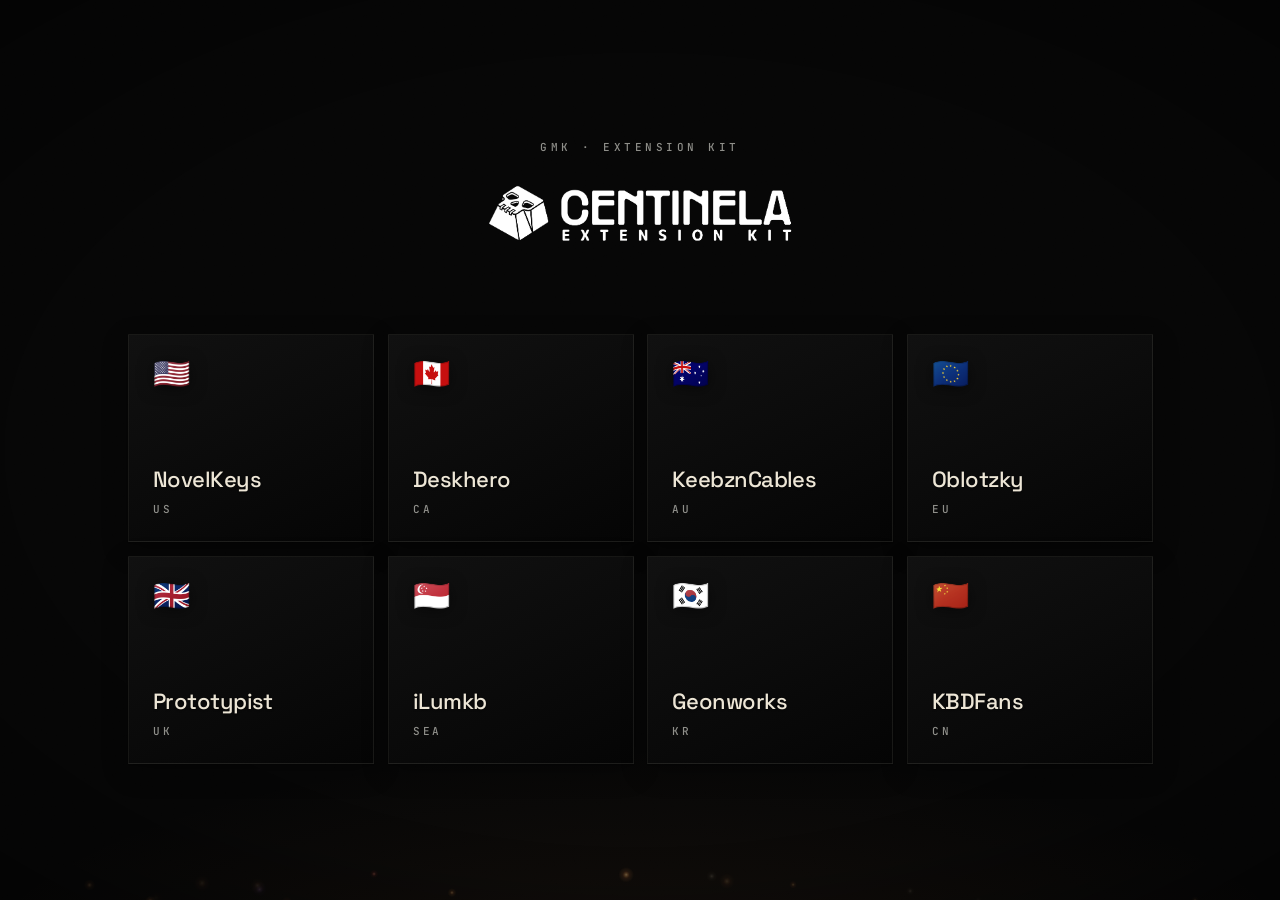
==== centinela/index.html @ 8bffad03 "Add Centinela logo asset" ====
<!DOCTYPE html>
<html lang="en">
<head>
  <meta charset="UTF-8" />
  <meta name="viewport" content="width=device-width, initial-scale=1.0" />
  <title>GMK Centinela — Vendors</title>
  <meta name="description" content="Regional vendors for GMK Centinela, an extension kit from GMK Mictlán." />
  <meta name="theme-color" content="#060606" />
  <meta property="og:title" content="GMK Centinela — Vendors" />
  <meta property="og:description" content="Regional vendors for GMK Centinela, an extension kit from GMK Mictlán." />
  <meta property="og:type" content="website" />
  <link rel="icon" href="/favicon.ico" />

  <link rel="preconnect" href="https://fonts.googleapis.com" />
  <link rel="preconnect" href="https://fonts.gstatic.com" crossorigin />
  <link
    rel="stylesheet"
    href="https://fonts.googleapis.com/css2?family=JetBrains+Mono:wght@500&family=Space+Grotesk:wght@500;600&display=swap"
  />

  <style>
    :root {
      --fg-rgb:       237 230 214;
      --accent-rgb:   196 122 63;

      --bg:           #060606;
      --bg-card-top:  #111111;
      --bg-card-bot:  #050505;
      --fg:           rgb(var(--fg-rgb));
      --muted:        #8f8f8a;                           /* neutral muted for dark mode */
      --line:         rgb(var(--fg-rgb) / 0.07);
      --line-strong:  rgb(var(--fg-rgb) / 0.14);
      --accent:       rgb(var(--accent-rgb));

      --font-sans: "Space Grotesk", ui-sans-serif, -apple-system, BlinkMacSystemFont, "Segoe UI", system-ui, sans-serif;
      --font-mono: "JetBrains Mono", ui-monospace, SFMono-Regular, "SF Mono", Menlo, Consolas, "Liberation Mono", monospace;

      --ease:     cubic-bezier(0.2, 0.7, 0.2, 1);
      --ease-out: cubic-bezier(0.19, 1, 0.22, 1);
    }

    * { box-sizing: border-box; }

    html, body {
      margin: 0;
      padding: 0;
      background: #060606;
      color: var(--fg);
      font-family: var(--font-sans);
      font-size: 1rem;
      font-weight: 500;
      line-height: 1.3;
      letter-spacing: -0.01em;
      -webkit-font-smoothing: antialiased;
      -moz-osx-font-smoothing: grayscale;
      text-rendering: optimizeLegibility;
      font-kerning: normal;
      font-feature-settings: "kern", "liga", "calt";
    }

    body {
      min-height: 100dvh;
      display: grid;
      place-items: center;
      padding: 5rem 1.5rem;
      position: relative;
      overflow-x: hidden;

      /* Subtle ambient depth — true dark base, particles carry the color */
      background:
        radial-gradient(ellipse 90% 45% at 50% 110%, rgb(var(--accent-rgb) / 0.07), transparent 60%),
        #060606;
    }

    /* Ember particle canvas — GPU-composited background layer */
    #embers {
      position: fixed;
      inset: 0;
      z-index: 0;
      pointer-events: none;
    }

    /* Cursor-tracked ambient glow — follows mouse across viewport */
    .ambient {
      position: fixed;
      inset: 0;
      z-index: 0;
      pointer-events: none;
      opacity: 0;
      transition: opacity 800ms var(--ease);
      background: radial-gradient(
        circle 520px at var(--cx, 50%) var(--cy, 50%),
        rgb(var(--accent-rgb) / 0.09),
        transparent 60%
      );
    }

    body.has-cursor .ambient { opacity: 1; }

    /* Film grain — material quality */
    body::before {
      content: "";
      position: fixed;
      inset: 0;
      pointer-events: none;
      background-image: url("data:image/svg+xml;utf8,<svg xmlns='http://www.w3.org/2000/svg' width='240' height='240'><filter id='n'><feTurbulence type='fractalNoise' baseFrequency='0.9' numOctaves='2' stitchTiles='stitch'/><feColorMatrix values='0 0 0 0 0.93  0 0 0 0 0.9  0 0 0 0 0.84  0 0 0 0.06 0'/></filter><rect width='100%' height='100%' filter='url(%23n)'/></svg>");
      opacity: 0.5;
      mix-blend-mode: overlay;
      z-index: 1;
    }

    /* Edge vignette — cinematic */
    body::after {
      content: "";
      position: fixed;
      inset: 0;
      pointer-events: none;
      background: radial-gradient(ellipse 90% 80% at 50% 50%, transparent 55%, rgba(0,0,0,0.55) 100%);
      z-index: 1;
    }

    main {
      width: 100%;
      max-width: 64rem;
      position: relative;
      z-index: 2;
    }

    /* ——— Choreographed entrance ——— */
    @keyframes fadeUp {
      from { opacity: 0; transform: translateY(8px); }
      to   { opacity: 1; transform: translateY(0); }
    }

    @keyframes logoAppear {
      0% {
        opacity: 0;
        filter: blur(28px) brightness(0.4);
        transform: scale(0.94) translateY(12px);
      }
      100% {
        opacity: 1;
        filter: blur(0) brightness(1);
        transform: scale(1) translateY(0);
      }
    }

    @keyframes cardIn {
      from {
        opacity: 0;
        transform: perspective(800px) rotateX(12deg) translateY(24px);
      }
      to {
        opacity: 1;
        transform: perspective(800px) rotateX(0) translateY(0);
      }
    }

    /* ——— Header ——— */
    header {
      text-align: center;
      margin-bottom: 5.5rem;
    }

    .eyebrow {
      display: inline-block;
      font-family: var(--font-mono);
      font-size: 0.6875rem;
      font-weight: 500;
      letter-spacing: 0.32em;
      text-transform: uppercase;
      color: var(--muted);
      margin-bottom: 2rem;
      line-height: 1;
      animation: fadeUp 800ms var(--ease-out) 100ms both;
    }

    h1 {
      margin: 0;
      line-height: 0;
    }

    .logo {
      display: inline-block;
      width: 100%;
      max-width: clamp(11rem, 32vw, 19rem);
      height: auto;
      user-select: none;
      -webkit-user-drag: none;
      animation: logoAppear 1200ms var(--ease-out) 350ms both;
      will-change: filter, opacity, transform;
    }

    /* ——— Grid of sentinels ——— */
    .grid {
      list-style: none;
      margin: 0;
      padding: 0;
      display: grid;
      grid-template-columns: repeat(4, 1fr);
      gap: 0.875rem;
    }

    .grid > li {
      opacity: 0;
      animation: cardIn 900ms var(--ease-out) both;
      animation-delay: calc(1000ms + var(--i, 0) * 80ms);
    }

    /* Each card is its own 3D scene — tilt uses --rx / --ry set by JS */
    .card {
      position: relative;
      display: block;
      padding: 1.5rem;
      min-height: 13rem;
      background: linear-gradient(155deg, var(--bg-card-top) 0%, var(--bg-card-bot) 100%);
      border: 1px solid var(--line);
      color: var(--fg);
      text-decoration: none;
      overflow: hidden;
      isolation: isolate;
      transform: perspective(900px) rotateX(var(--rx, 0deg)) rotateY(var(--ry, 0deg));
      transform-style: preserve-3d;
      transform-origin: center center;
      transition:
        border-color 400ms var(--ease),
        box-shadow 450ms var(--ease);
      box-shadow:
        0 1px 2px rgba(0, 0, 0, 0.35),
        0 8px 24px rgba(0, 0, 0, 0.28);
      will-change: transform;
    }

    /* Cursor-tracked shine inside card */
    .card::before {
      content: "";
      position: absolute;
      inset: 0;
      pointer-events: none;
      background: radial-gradient(
        circle 240px at var(--mx, 50%) var(--my, 50%),
        rgb(var(--fg-rgb) / 0.07),
        transparent 55%
      );
      opacity: 0;
      transition: opacity 500ms var(--ease);
      z-index: 1;
    }

    /* Ember glow at card base — intensifies on hover */
    .card::after {
      content: "";
      position: absolute;
      inset: 0;
      pointer-events: none;
      background: radial-gradient(
        ellipse 90% 60% at 50% 130%,
        rgb(var(--accent-rgb) / 0.28),
        transparent 55%
      );
      opacity: 0;
      transition: opacity 500ms var(--ease);
      z-index: 0;
    }

    .card:hover,
    .card:focus-visible {
      border-color: rgb(var(--accent-rgb) / 0.35);
      box-shadow:
        0 2px 6px rgba(0, 0, 0, 0.45),
        0 20px 56px rgb(var(--accent-rgb) / 0.18),
        0 0 0 1px rgb(var(--accent-rgb) / 0.08);
    }

    .card:hover::before,
    .card:focus-visible::before { opacity: 1; }
    .card:hover::after,
    .card:focus-visible::after  { opacity: 1; }

    .card:focus-visible {
      outline: 2px solid var(--accent);
      outline-offset: -2px;
    }

    /* ——— Preserve-3d depth layers inside each card ——— */
    .flag {
      position: relative;
      z-index: 2;
      display: inline-block;
      font-size: 1.875rem;
      line-height: 1;
      filter: saturate(0.72) drop-shadow(0 2px 8px rgba(0, 0, 0, 0.5));
      transform: translateZ(40px);
      transition: filter 400ms var(--ease), transform 600ms var(--ease);
      font-family:
        "Apple Color Emoji",
        "Segoe UI Emoji",
        "Noto Color Emoji",
        "Twemoji Mozilla",
        sans-serif;
    }

    .card:hover .flag,
    .card:focus-visible .flag {
      filter: saturate(1) drop-shadow(0 4px 14px rgba(0, 0, 0, 0.6));
    }

    .content {
      position: absolute;
      left: 1.5rem;
      right: 1.5rem;
      bottom: 1.5rem;
      display: flex;
      flex-direction: column;
      gap: 0.625rem;
      transform: translateZ(20px);
      z-index: 2;
    }

    .name {
      font-family: var(--font-sans);
      font-size: 1.375rem;
      font-weight: 500;
      letter-spacing: -0.025em;
      line-height: 1.1;
      color: var(--fg);
      text-shadow: 0 1px 2px rgba(0, 0, 0, 0.4);
    }

    .meta {
      display: flex;
      justify-content: space-between;
      align-items: center;
      height: 1rem;
    }

    .code {
      font-family: var(--font-mono);
      font-size: 0.6875rem;
      font-weight: 500;
      letter-spacing: 0.24em;
      text-transform: uppercase;
      color: var(--muted);
      line-height: 1;
    }

    .arrow {
      font-family: var(--font-mono);
      font-size: 0.875rem;
      color: var(--accent);
      line-height: 1;
      opacity: 0;
      transform: translate(-5px, 5px);
      transition:
        opacity 350ms var(--ease),
        transform 400ms var(--ease);
    }

    .card:hover .arrow,
    .card:focus-visible .arrow {
      opacity: 1;
      transform: translate(0, 0);
    }

    /* ——— Responsive ——— */
    @media (max-width: 860px) {
      .grid { grid-template-columns: repeat(2, 1fr); gap: 0.75rem; }
    }

    @media (max-width: 520px) {
      body { padding: 3rem 1.125rem; }
      header { margin-bottom: 3.5rem; }
      .card { min-height: 11rem; padding: 1.25rem; }
      .content { left: 1.25rem; right: 1.25rem; bottom: 1.25rem; }
      .name { font-size: 1.2rem; }
      .flag { font-size: 1.625rem; }
    }

    @media (prefers-reduced-motion: reduce) {
      *, *::before, *::after {
        animation-duration: 0.001ms !important;
        animation-delay: 0ms !important;
        transition-duration: 0.001ms !important;
      }
      .card { transform: none !important; }
      #embers, .ambient { display: none !important; }
      .grid > li { opacity: 1; }
    }
  </style>
</head>
<body>
  <canvas id="embers" aria-hidden="true"></canvas>
  <div class="ambient" aria-hidden="true"></div>

  <main>
    <header>
      <span class="eyebrow">GMK · Extension Kit</span>
      <h1>
        <img
          class="logo"
          src="./centinela-logo.png"
          alt="Centinela"
          decoding="async"
          fetchpriority="high"
        />
      </h1>
    </header>

    <ul class="grid" aria-label="Regional vendors">
      <li style="--i:0">
        <a class="card" href="https://novelkeys.com/collections/top-dogs/products/gmk-centinela-extension-kit" target="_blank" rel="noopener noreferrer">
          <span class="flag" aria-hidden="true">🇺🇸</span>
          <div class="content">
            <span class="name">NovelKeys</span>
            <div class="meta"><span class="code">US</span><span class="arrow" aria-hidden="true">↗</span></div>
          </div>
        </a>
      </li>
      <li style="--i:1">
        <a class="card" href="https://www.deskhero.ca/products/centinela-extension-kit" target="_blank" rel="noopener noreferrer">
          <span class="flag" aria-hidden="true">🇨🇦</span>
          <div class="content">
            <span class="name">Deskhero</span>
            <div class="meta"><span class="code">CA</span><span class="arrow" aria-hidden="true">↗</span></div>
          </div>
        </a>
      </li>
      <li style="--i:2">
        <a class="card" href="https://www.keebzncables.com/collections/live-group-buys/products/group-buy-gmk-cyl-centinela-extension-kit" target="_blank" rel="noopener noreferrer">
          <span class="flag" aria-hidden="true">🇦🇺</span>
          <div class="content">
            <span class="name">KeebznCables</span>
            <div class="meta"><span class="code">AU</span><span class="arrow" aria-hidden="true">↗</span></div>
          </div>
        </a>
      </li>
      <li style="--i:3">
        <a class="card" href="https://oblotzky.industries/products/gmk-cyl-centinela-extension-kit" target="_blank" rel="noopener noreferrer">
          <span class="flag" aria-hidden="true">🇪🇺</span>
          <div class="content">
            <span class="name">Oblotzky</span>
            <div class="meta"><span class="code">EU</span><span class="arrow" aria-hidden="true">↗</span></div>
          </div>
        </a>
      </li>
      <li style="--i:4">
        <a class="card" href="https://prototypist.net/products/group-buy-gmk-centinela-extension-kit" target="_blank" rel="noopener noreferrer">
          <span class="flag" aria-hidden="true">🇬🇧</span>
          <div class="content">
            <span class="name">Prototypist</span>
            <div class="meta"><span class="code">UK</span><span class="arrow" aria-hidden="true">↗</span></div>
          </div>
        </a>
      </li>
      <li style="--i:5">
        <a class="card" href="https://ilumkb.com/products/centinela-extension-kit" target="_blank" rel="noopener noreferrer">
          <span class="flag" aria-hidden="true">🇸🇬</span>
          <div class="content">
            <span class="name">iLumkb</span>
            <div class="meta"><span class="code">SEA</span><span class="arrow" aria-hidden="true">↗</span></div>
          </div>
        </a>
      </li>
      <li style="--i:6">
        <a class="card" href="https://geon.works/collections/gmk-centinela-extension-kit" target="_blank" rel="noopener noreferrer">
          <span class="flag" aria-hidden="true">🇰🇷</span>
          <div class="content">
            <span class="name">Geonworks</span>
            <div class="meta"><span class="code">KR</span><span class="arrow" aria-hidden="true">↗</span></div>
          </div>
        </a>
      </li>
      <li style="--i:7">
        <a class="card" href="https://kbdfans.com/products/centinela-extension-kit" target="_blank" rel="noopener noreferrer">
          <span class="flag" aria-hidden="true">🇨🇳</span>
          <div class="content">
            <span class="name">KBDFans</span>
            <div class="meta"><span class="code">CN</span><span class="arrow" aria-hidden="true">↗</span></div>
          </div>
        </a>
      </li>
    </ul>
  </main>

  <script>
    (function () {
      var reduced = window.matchMedia('(prefers-reduced-motion: reduce)').matches;
      if (reduced) return;

      /* ———————————————————————————————————————
         EMBER PARTICLE SYSTEM
         GPU-composited canvas, additive blending,
         sprite-cached for per-frame performance.
         ——————————————————————————————————————— */
      var canvas = document.getElementById('embers');
      var ctx = canvas.getContext('2d');
      var dpr = Math.min(window.devicePixelRatio || 1, 2);
      var W = 0, H = 0;

      function resize() {
        W = window.innerWidth;
        H = window.innerHeight;
        canvas.width  = W * dpr;
        canvas.height = H * dpr;
        canvas.style.width  = W + 'px';
        canvas.style.height = H + 'px';
        ctx.setTransform(dpr, 0, 0, dpr, 0, 0);
      }
      resize();
      window.addEventListener('resize', resize);

      // Pre-rendered sprite factory — four ceremonial hues
      var S = 48;
      function makeSprite(stops) {
        var c = document.createElement('canvas');
        c.width = c.height = S;
        var x = c.getContext('2d');
        var g = x.createRadialGradient(S/2, S/2, 0, S/2, S/2, S/2);
        for (var i = 0; i < stops.length; i++) g.addColorStop(stops[i][0], stops[i][1]);
        x.fillStyle = g;
        x.beginPath();
        x.arc(S/2, S/2, S/2, 0, Math.PI * 2);
        x.fill();
        return c;
      }

      // Weighted palette: amber dominates, bone + violet + crimson accent
      var palette = [
        { weight: 45, sprite: makeSprite([
            [0.00, 'rgba(255, 220, 160, 0.95)'],
            [0.18, 'rgba(240, 165,  90, 0.70)'],
            [0.45, 'rgba(196, 110,  50, 0.30)'],
            [1.00, 'rgba(196, 122,  63, 0)']
          ]) },
        { weight: 22, sprite: makeSprite([
            [0.00, 'rgba(255, 245, 220, 0.90)'],
            [0.20, 'rgba(230, 215, 175, 0.55)'],
            [0.50, 'rgba(190, 175, 140, 0.20)'],
            [1.00, 'rgba(190, 175, 140, 0)']
          ]) },
        { weight: 18, sprite: makeSprite([
            [0.00, 'rgba(230, 195, 255, 0.92)'],
            [0.20, 'rgba(175, 120, 230, 0.60)'],
            [0.50, 'rgba(110,  65, 170, 0.22)'],
            [1.00, 'rgba(110,  65, 170, 0)']
          ]) },
        { weight: 15, sprite: makeSprite([
            [0.00, 'rgba(255, 185, 150, 0.92)'],
            [0.20, 'rgba(235, 105,  85, 0.58)'],
            [0.50, 'rgba(155,  45,  45, 0.26)'],
            [1.00, 'rgba(155,  45,  45, 0)']
          ]) }
      ];

      var paletteTotal = palette.reduce(function (a, p) { return a + p.weight; }, 0);
      function pickSprite() {
        var r = Math.random() * paletteTotal;
        for (var i = 0; i < palette.length; i++) {
          r -= palette[i].weight;
          if (r <= 0) return palette[i].sprite;
        }
        return palette[0].sprite;
      }

      var MAX = 55;
      var particles = [];

      function spawn() {
        particles.push({
          x: Math.random() * W,
          y: H + Math.random() * 40,
          vx: (Math.random() - 0.5) * 0.35,
          vy: -(Math.random() * 0.75 + 0.25),
          size: Math.random() * 3 + 1.4,
          life: Math.random() * 380 + 260,
          age: 0,
          drift: Math.random() * Math.PI * 2,
          sprite: pickSprite(),
        });
      }

      var last = performance.now();
      var rafId = null;
      var running = true;

      function tick(now) {
        var dt = Math.min(33, now - last);
        last = now;
        ctx.clearRect(0, 0, W, H);

        while (particles.length < MAX && Math.random() < 0.55) spawn();

        ctx.globalCompositeOperation = 'lighter';
        for (var i = particles.length - 1; i >= 0; i--) {
          var p = particles[i];
          p.age += dt * 0.06;
          p.drift += 0.012;
          p.x += p.vx + Math.sin(p.drift) * 0.25;
          p.y += p.vy;
          p.vy -= 0.0015;

          var t = p.age / p.life;
          if (t >= 1 || p.y < -40) { particles.splice(i, 1); continue; }

          var alpha = Math.sin(t * Math.PI) * 0.72;
          var size = p.size * 4;
          ctx.globalAlpha = alpha;
          ctx.drawImage(p.sprite, p.x - size/2, p.y - size/2, size, size);
        }
        ctx.globalAlpha = 1;

        if (running) rafId = requestAnimationFrame(tick);
      }
      rafId = requestAnimationFrame(tick);

      // Pause when tab hidden — saves battery
      document.addEventListener('visibilitychange', function () {
        if (document.hidden) {
          running = false;
          if (rafId) cancelAnimationFrame(rafId);
        } else {
          running = true;
          last = performance.now();
          rafId = requestAnimationFrame(tick);
        }
      });

      /* ———————————————————————————————————————
         GLOBAL CURSOR TRACKING
         Drives the ambient radial glow.
         rAF-throttled to avoid style thrash.
         ——————————————————————————————————————— */
      var bodyEl = document.body;
      var cx = 0.5, cy = 0.5;
      var pendingCursor = false;

      window.addEventListener('pointermove', function (e) {
        cx = e.clientX;
        cy = e.clientY;
        if (!pendingCursor) {
          pendingCursor = true;
          requestAnimationFrame(function () {
            pendingCursor = false;
            bodyEl.style.setProperty('--cx', cx + 'px');
            bodyEl.style.setProperty('--cy', cy + 'px');
            if (!bodyEl.classList.contains('has-cursor')) {
              bodyEl.classList.add('has-cursor');
            }
          });
        }
      }, { passive: true });

      /* ———————————————————————————————————————
         3D CARD TILT + CURSOR SHINE
         rAF-lerped for smoothness. Per-card state
         in WeakMap. CSS properties feed transforms.
         ——————————————————————————————————————— */
      var cards = document.querySelectorAll('.card');
      var state = new WeakMap();

      cards.forEach(function (card) {
        state.set(card, { rx: 0, ry: 0, trx: 0, try_: 0, mx: 50, my: 50, active: false });

        card.addEventListener('pointermove', function (e) {
          var r = card.getBoundingClientRect();
          var px = (e.clientX - r.left) / r.width;
          var py = (e.clientY - r.top) / r.height;
          var s = state.get(card);
          s.try_ = (px - 0.5) * 14;
          s.trx  = (py - 0.5) * -10;
          s.mx   = px * 100;
          s.my   = py * 100;
          s.active = true;
          card.style.setProperty('--mx', s.mx + '%');
          card.style.setProperty('--my', s.my + '%');
        });

        card.addEventListener('pointerleave', function () {
          var s = state.get(card);
          s.trx = 0;
          s.try_ = 0;
          s.active = false;
        });
      });

      function lerpTilt() {
        cards.forEach(function (card) {
          var s = state.get(card);
          s.rx += (s.trx - s.rx) * 0.12;
          s.ry += (s.try_ - s.ry) * 0.12;
          if (Math.abs(s.rx) > 0.01 || Math.abs(s.ry) > 0.01 || s.active) {
            card.style.setProperty('--rx', s.rx.toFixed(2) + 'deg');
            card.style.setProperty('--ry', s.ry.toFixed(2) + 'deg');
          }
        });
        requestAnimationFrame(lerpTilt);
      }
      requestAnimationFrame(lerpTilt);
    })();
  </script>
</body>
</html>
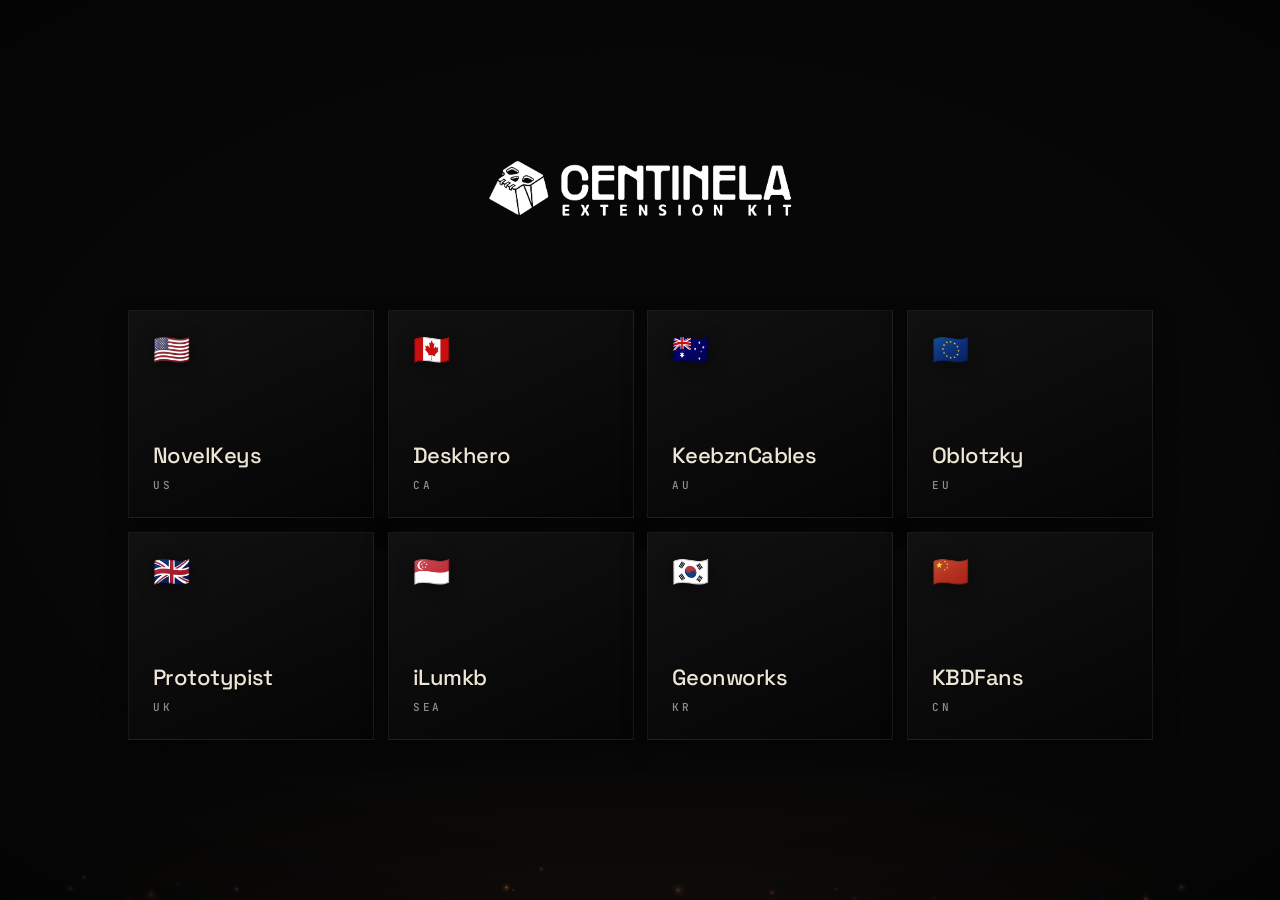
==== commit b8975459: "Remove GMK Extension Kit eyebrow" ====
--- a/centinela/index.html
+++ b/centinela/index.html
@@ -127,11 +127,6 @@
     }
 
     /* ——— Choreographed entrance ——— */
-    @keyframes fadeUp {
-      from { opacity: 0; transform: translateY(8px); }
-      to   { opacity: 1; transform: translateY(0); }
-    }
-
     @keyframes logoAppear {
       0% {
         opacity: 0;
@@ -160,19 +155,6 @@
     header {
       text-align: center;
       margin-bottom: 5.5rem;
-    }
-
-    .eyebrow {
-      display: inline-block;
-      font-family: var(--font-mono);
-      font-size: 0.6875rem;
-      font-weight: 500;
-      letter-spacing: 0.32em;
-      text-transform: uppercase;
-      color: var(--muted);
-      margin-bottom: 2rem;
-      line-height: 1;
-      animation: fadeUp 800ms var(--ease-out) 100ms both;
     }
 
     h1 {
@@ -187,7 +169,7 @@
       height: auto;
       user-select: none;
       -webkit-user-drag: none;
-      animation: logoAppear 1200ms var(--ease-out) 350ms both;
+      animation: logoAppear 1200ms var(--ease-out) 150ms both;
       will-change: filter, opacity, transform;
     }
 
@@ -204,7 +186,7 @@
     .grid > li {
       opacity: 0;
       animation: cardIn 900ms var(--ease-out) both;
-      animation-delay: calc(1000ms + var(--i, 0) * 80ms);
+      animation-delay: calc(800ms + var(--i, 0) * 80ms);
     }
 
     /* Each card is its own 3D scene — tilt uses --rx / --ry set by JS */
@@ -394,7 +376,6 @@
 
   <main>
     <header>
-      <span class="eyebrow">GMK · Extension Kit</span>
       <h1>
         <img
           class="logo"
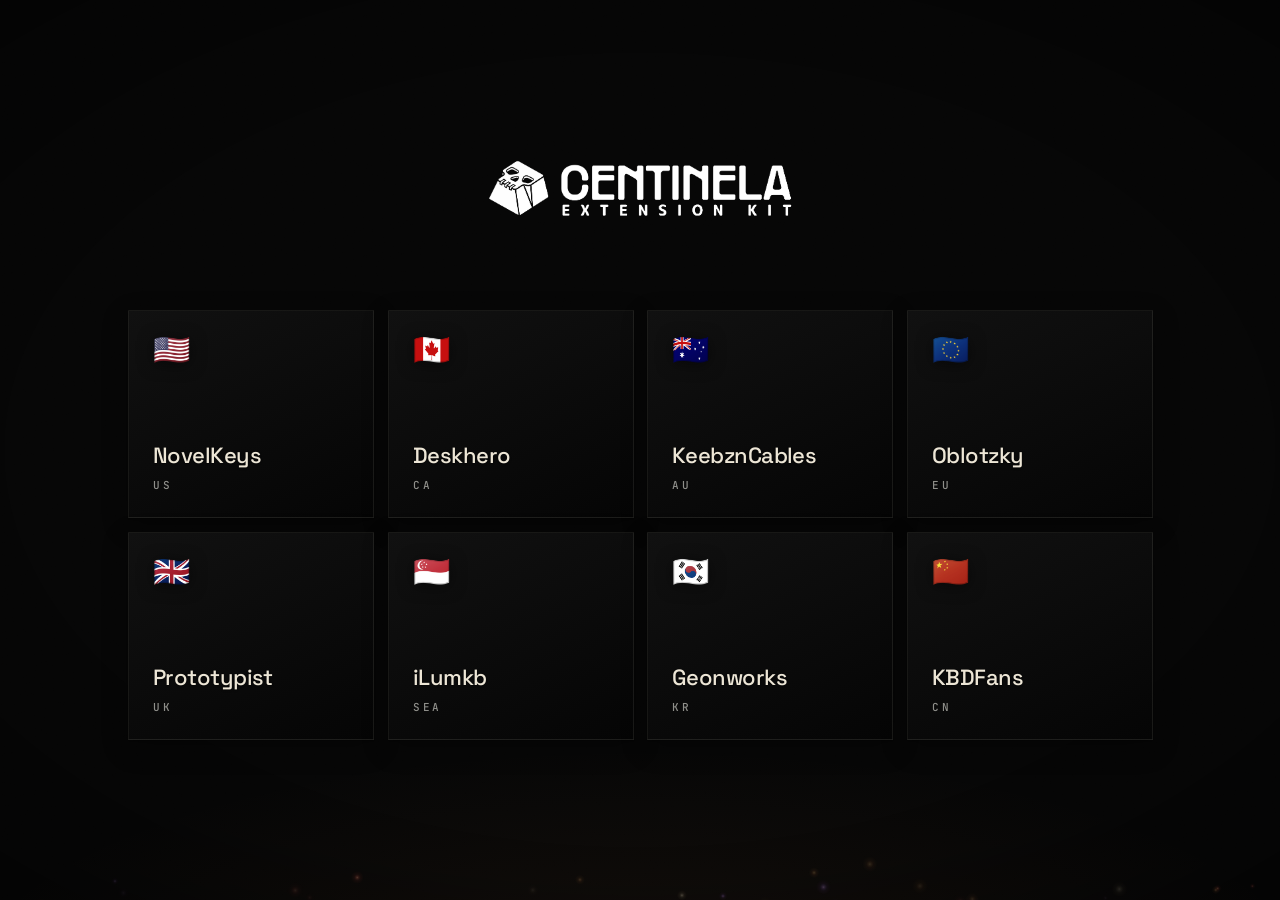
==== commit 11bbbd9c: "Tighten animation timings to follow Emil Kowalski's rules" ====
--- a/centinela/index.html
+++ b/centinela/index.html
@@ -131,7 +131,7 @@
       0% {
         opacity: 0;
         filter: blur(28px) brightness(0.4);
-        transform: scale(0.94) translateY(12px);
+        transform: scale(0.96) translateY(12px);
       }
       100% {
         opacity: 1;
@@ -205,8 +205,8 @@
       transform-style: preserve-3d;
       transform-origin: center center;
       transition:
-        border-color 400ms var(--ease),
-        box-shadow 450ms var(--ease);
+        border-color 280ms var(--ease),
+        box-shadow 300ms var(--ease);
       box-shadow:
         0 1px 2px rgba(0, 0, 0, 0.35),
         0 8px 24px rgba(0, 0, 0, 0.28);
@@ -225,7 +225,7 @@
         transparent 55%
       );
       opacity: 0;
-      transition: opacity 500ms var(--ease);
+      transition: opacity 280ms var(--ease);
       z-index: 1;
     }
 
@@ -241,7 +241,7 @@
         transparent 55%
       );
       opacity: 0;
-      transition: opacity 500ms var(--ease);
+      transition: opacity 280ms var(--ease);
       z-index: 0;
     }
 
@@ -273,7 +273,7 @@
       line-height: 1;
       filter: saturate(0.72) drop-shadow(0 2px 8px rgba(0, 0, 0, 0.5));
       transform: translateZ(40px);
-      transition: filter 400ms var(--ease), transform 600ms var(--ease);
+      transition: filter 260ms var(--ease);
       font-family:
         "Apple Color Emoji",
         "Segoe UI Emoji",
@@ -332,10 +332,10 @@
       color: var(--accent);
       line-height: 1;
       opacity: 0;
-      transform: translate(-5px, 5px);
+      transform: translate(-4px, 4px);
       transition:
-        opacity 350ms var(--ease),
-        transform 400ms var(--ease);
+        opacity 240ms var(--ease),
+        transform 280ms var(--ease);
     }
 
     .card:hover .arrow,
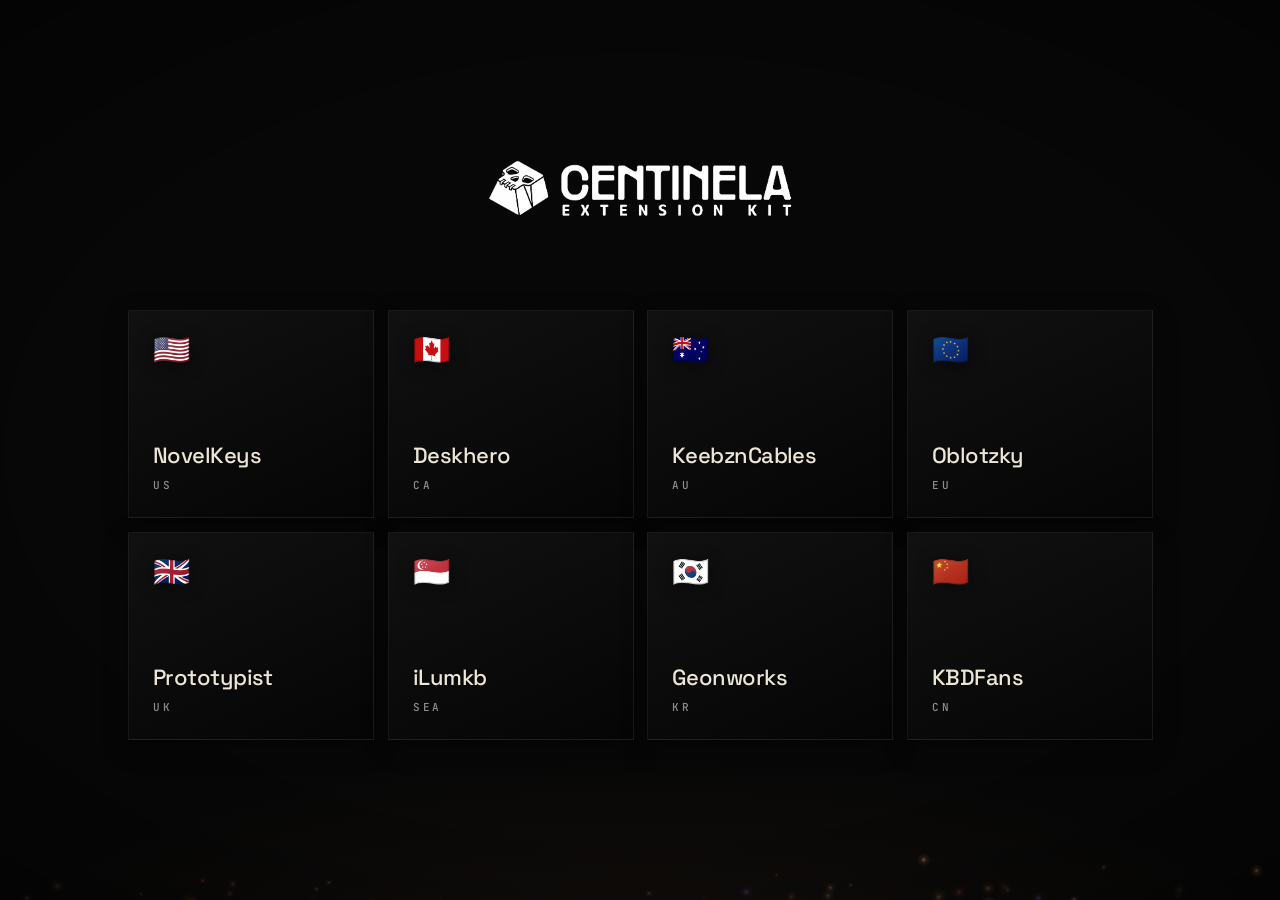
==== commit 985c2b0b: "Update Geonworks vendor link to product page" ====
--- a/centinela/index.html
+++ b/centinela/index.html
@@ -443,7 +443,7 @@
         </a>
       </li>
       <li style="--i:6">
-        <a class="card" href="https://geon.works/collections/gmk-centinela-extension-kit" target="_blank" rel="noopener noreferrer">
+        <a class="card" href="https://geon.works/products/group-buy-gmk-centinela-extension-kit" target="_blank" rel="noopener noreferrer">
           <span class="flag" aria-hidden="true">🇰🇷</span>
           <div class="content">
             <span class="name">Geonworks</span>
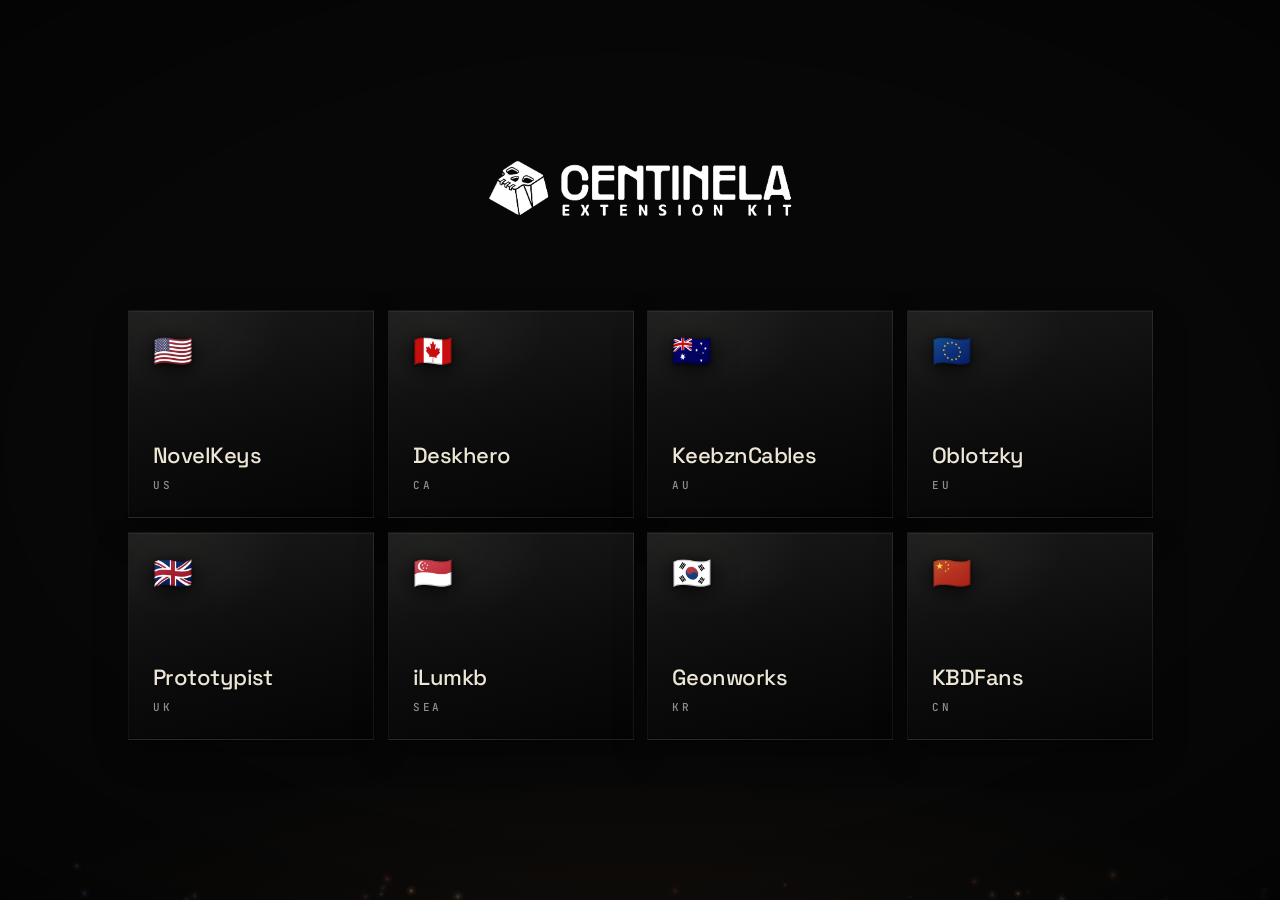
==== commit 2288494d: "Elevate card material with keycap-inspired depth treatment" ====
--- a/centinela/index.html
+++ b/centinela/index.html
@@ -189,14 +189,18 @@
       animation-delay: calc(800ms + var(--i, 0) * 80ms);
     }
 
-    /* Each card is its own 3D scene — tilt uses --rx / --ry set by JS */
+    /* Each card is its own 3D scene — tilt uses --rx / --ry set by JS.
+       Material: keycap-inspired. Top-left ambient light, top-edge glint,
+       bottom-edge shadow, layered drop shadow for sculpted depth. */
     .card {
       position: relative;
       display: block;
       padding: 1.5rem;
       min-height: 13rem;
-      background: linear-gradient(155deg, var(--bg-card-top) 0%, var(--bg-card-bot) 100%);
-      border: 1px solid var(--line);
+      background:
+        radial-gradient(ellipse 85% 65% at 18% 8%, rgb(var(--fg-rgb) / 0.05), transparent 55%),
+        linear-gradient(165deg, #1a1a1a 0%, #0c0c0c 55%, #040404 100%);
+      border: 1px solid rgb(var(--fg-rgb) / 0.06);
       color: var(--fg);
       text-decoration: none;
       overflow: hidden;
@@ -208,25 +212,29 @@
         border-color 280ms var(--ease),
         box-shadow 300ms var(--ease);
       box-shadow:
-        0 1px 2px rgba(0, 0, 0, 0.35),
-        0 8px 24px rgba(0, 0, 0, 0.28);
+        inset 0  1px 0 rgb(var(--fg-rgb) / 0.06),   /* top-edge light glint */
+        inset 0 -1px 0 rgba(0, 0, 0, 0.5),           /* bottom-edge shadow */
+        0 1px 2px rgba(0, 0, 0, 0.4),
+        0 14px 32px rgba(0, 0, 0, 0.32);
       will-change: transform;
     }
 
-    /* Cursor-tracked shine inside card */
+    /* Cursor-tracked shine inside card — simulates light
+       sweeping across the polished keycap surface */
     .card::before {
       content: "";
       position: absolute;
       inset: 0;
       pointer-events: none;
       background: radial-gradient(
-        circle 240px at var(--mx, 50%) var(--my, 50%),
-        rgb(var(--fg-rgb) / 0.07),
+        circle 260px at var(--mx, 50%) var(--my, 50%),
+        rgb(var(--fg-rgb) / 0.09),
         transparent 55%
       );
       opacity: 0;
       transition: opacity 280ms var(--ease);
       z-index: 1;
+      mix-blend-mode: screen;
     }
 
     /* Ember glow at card base — intensifies on hover */
@@ -249,8 +257,10 @@
     .card:focus-visible {
       border-color: rgb(var(--accent-rgb) / 0.35);
       box-shadow:
-        0 2px 6px rgba(0, 0, 0, 0.45),
-        0 20px 56px rgb(var(--accent-rgb) / 0.18),
+        inset 0  1px 0 rgb(var(--fg-rgb) / 0.1),   /* brighter top glint on hover */
+        inset 0 -1px 0 rgba(0, 0, 0, 0.5),
+        0 2px 6px rgba(0, 0, 0, 0.5),
+        0 28px 64px rgb(var(--accent-rgb) / 0.22),
         0 0 0 1px rgb(var(--accent-rgb) / 0.08);
     }
 
@@ -269,10 +279,13 @@
       position: relative;
       z-index: 2;
       display: inline-block;
-      font-size: 1.875rem;
+      font-size: 2rem;
       line-height: 1;
-      filter: saturate(0.72) drop-shadow(0 2px 8px rgba(0, 0, 0, 0.5));
-      transform: translateZ(40px);
+      filter:
+        saturate(0.72)
+        drop-shadow(0 4px 12px rgba(0, 0, 0, 0.6))
+        drop-shadow(0 1px 2px rgba(0, 0, 0, 0.75));
+      transform: translateZ(45px);
       transition: filter 260ms var(--ease);
       font-family:
         "Apple Color Emoji",
@@ -284,7 +297,10 @@
 
     .card:hover .flag,
     .card:focus-visible .flag {
-      filter: saturate(1) drop-shadow(0 4px 14px rgba(0, 0, 0, 0.6));
+      filter:
+        saturate(1)
+        drop-shadow(0 6px 18px rgba(0, 0, 0, 0.65))
+        drop-shadow(0 1px 3px rgba(0, 0, 0, 0.85));
     }
 
     .content {
@@ -355,7 +371,7 @@
       .card { min-height: 11rem; padding: 1.25rem; }
       .content { left: 1.25rem; right: 1.25rem; bottom: 1.25rem; }
       .name { font-size: 1.2rem; }
-      .flag { font-size: 1.625rem; }
+      .flag { font-size: 1.75rem; }
     }
 
     @media (prefers-reduced-motion: reduce) {
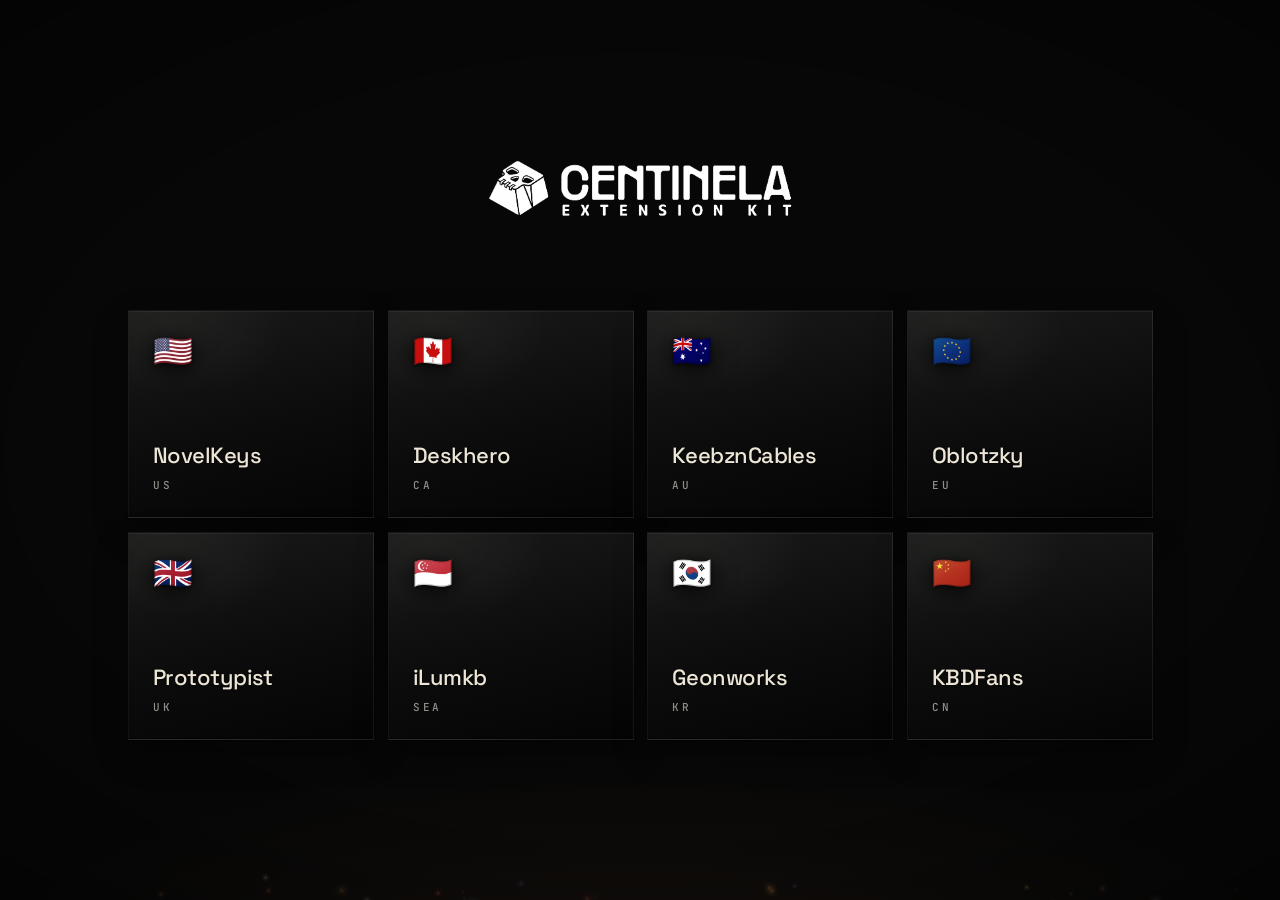
==== commit b3a1194f: "Add delight: ember burst on activation, press scale, keyboard shortcuts, console signature" ====
--- a/centinela/index.html
+++ b/centinela/index.html
@@ -208,7 +208,10 @@
       transform: perspective(900px) rotateX(var(--rx, 0deg)) rotateY(var(--ry, 0deg));
       transform-style: preserve-3d;
       transform-origin: center center;
+      /* scale is a separate property — composes cleanly with the rAF-driven tilt transform */
+      scale: 1;
       transition:
+        scale 220ms var(--ease-out),
         border-color 280ms var(--ease),
         box-shadow 300ms var(--ease);
       box-shadow:
@@ -268,6 +271,15 @@
     .card:focus-visible::before { opacity: 1; }
     .card:hover::after,
     .card:focus-visible::after  { opacity: 1; }
+
+    /* Press feedback — asymmetric timing: fast in, slower release */
+    .card:active {
+      scale: 0.975;
+      transition:
+        scale 80ms var(--ease-out),
+        border-color 280ms var(--ease),
+        box-shadow 300ms var(--ease);
+    }
 
     .card:focus-visible {
       outline: 2px solid var(--accent);
@@ -482,6 +494,43 @@
   <script>
     (function () {
       var reduced = window.matchMedia('(prefers-reduced-motion: reduce)').matches;
+      var cards = document.querySelectorAll('.card');
+      if (!cards.length) return;
+      var burst = function () {}; // no-op fallback; overridden below if motion is enabled
+
+      /* ———————————————————————————————————————
+         CONSOLE SIGNATURE — tasteful dev easter egg
+         ——————————————————————————————————————— */
+      if (window.console && console.log) {
+        console.log(
+          '%c CENTINELA ',
+          'background:#c47a3f;color:#060606;padding:4px 12px;letter-spacing:0.3em;font-weight:700;font-family:monospace;'
+        );
+        console.log(
+          '%cPress 1–8 to dispatch a sentinel.',
+          'color:#8f8f8a;font-family:monospace;'
+        );
+      }
+
+      /* ———————————————————————————————————————
+         KEYBOARD SHORTCUTS — press 1–8 to activate
+         the matching vendor. Works regardless of
+         reduced-motion prefs (burst is a no-op in
+         that case).
+         ——————————————————————————————————————— */
+      document.addEventListener('keydown', function (e) {
+        if (e.metaKey || e.ctrlKey || e.altKey || e.shiftKey) return;
+        var tag = e.target && e.target.tagName;
+        if (tag === 'INPUT' || tag === 'TEXTAREA' || tag === 'SELECT') return;
+        var n = parseInt(e.key, 10);
+        if (!n || n < 1 || n > cards.length) return;
+        e.preventDefault();
+        var card = cards[n - 1];
+        burst(card);
+        // Brief delay so the burst is visible before navigation
+        setTimeout(function () { card.click(); }, reduced ? 0 : 40);
+      });
+
       if (reduced) return;
 
       /* ———————————————————————————————————————
@@ -648,11 +697,41 @@
       }, { passive: true });
 
       /* ———————————————————————————————————————
+         EMBER BURST — on card click or keyboard
+         activation, erupt a volley of embers from
+         the card's lower edge. "Dispatching a
+         sentinel" — thematic click feedback.
+         ——————————————————————————————————————— */
+      burst = function (card) {
+        var r = card.getBoundingClientRect();
+        var bcx = r.left + r.width / 2;
+        var bcy = r.top + r.height * 0.72;
+        for (var i = 0; i < 14; i++) {
+          var angle = -Math.PI / 2 + (Math.random() - 0.5) * 1.8;
+          var speed = 0.9 + Math.random() * 1.7;
+          particles.push({
+            x: bcx + (Math.random() - 0.5) * 18,
+            y: bcy,
+            vx: Math.cos(angle) * speed,
+            vy: Math.sin(angle) * speed,
+            size: Math.random() * 3.2 + 1.8,
+            life: Math.random() * 160 + 140,
+            age: 0,
+            drift: Math.random() * Math.PI * 2,
+            sprite: pickSprite(),
+          });
+        }
+      };
+
+      cards.forEach(function (card) {
+        card.addEventListener('click', function () { burst(card); });
+      });
+
+      /* ———————————————————————————————————————
          3D CARD TILT + CURSOR SHINE
          rAF-lerped for smoothness. Per-card state
          in WeakMap. CSS properties feed transforms.
          ——————————————————————————————————————— */
-      var cards = document.querySelectorAll('.card');
       var state = new WeakMap();
 
       cards.forEach(function (card) {
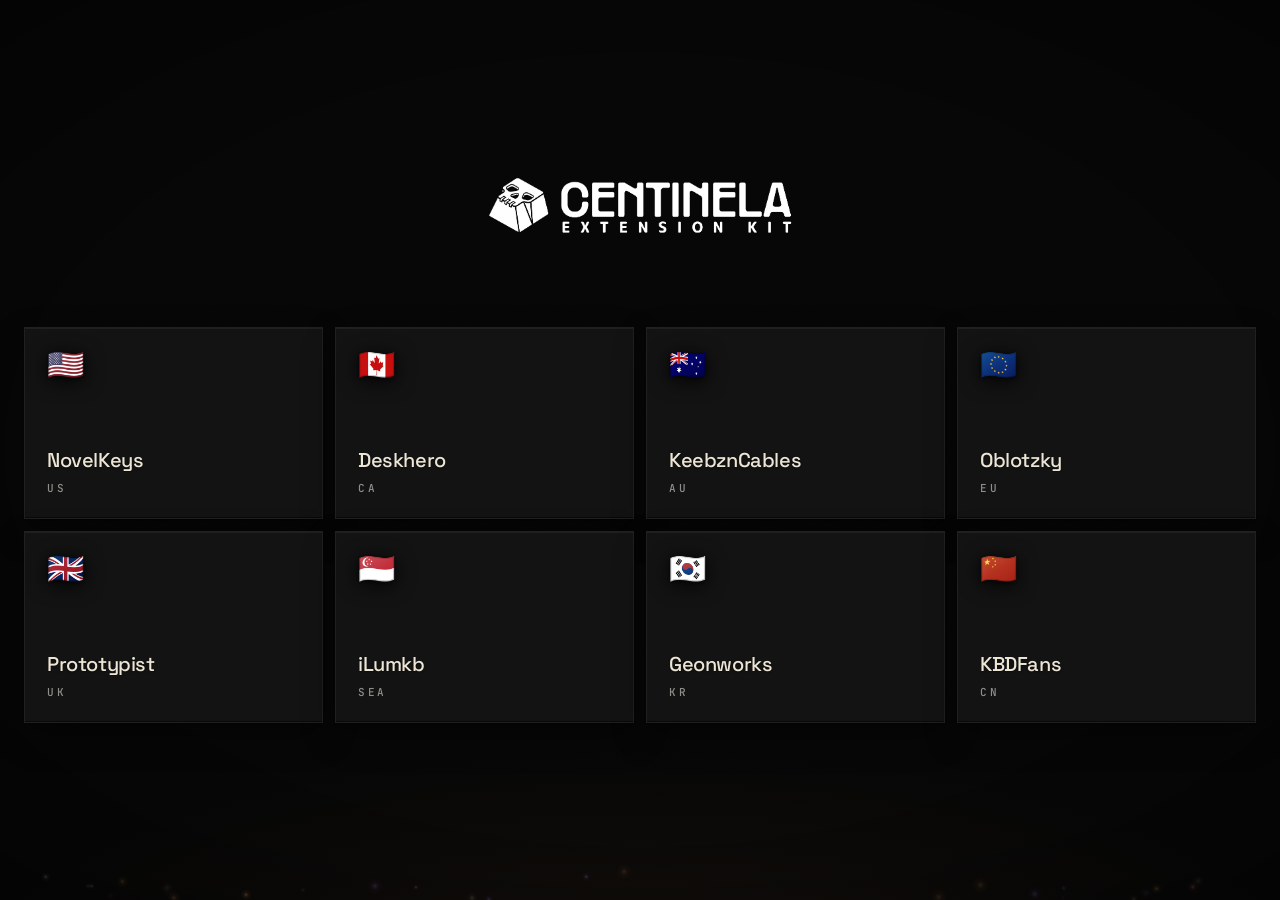
==== commit 10482a28: "Single row of 8 vendors, flat card bg, burst on hover with debounce" ====
--- a/centinela/index.html
+++ b/centinela/index.html
@@ -121,7 +121,7 @@
 
     main {
       width: 100%;
-      max-width: 64rem;
+      max-width: 82rem;
       position: relative;
       z-index: 2;
     }
@@ -179,8 +179,8 @@
       margin: 0;
       padding: 0;
       display: grid;
-      grid-template-columns: repeat(4, 1fr);
-      gap: 0.875rem;
+      grid-template-columns: repeat(8, 1fr);
+      gap: 0.625rem;
     }
 
     .grid > li {
@@ -190,16 +190,14 @@
     }
 
     /* Each card is its own 3D scene — tilt uses --rx / --ry set by JS.
-       Material: keycap-inspired. Top-left ambient light, top-edge glint,
-       bottom-edge shadow, layered drop shadow for sculpted depth. */
+       Flat surface; keycap feel comes from the inset top-edge glint +
+       bottom-edge shadow + drop shadow. No internal gradient. */
     .card {
       position: relative;
       display: block;
-      padding: 1.5rem;
-      min-height: 13rem;
-      background:
-        radial-gradient(ellipse 85% 65% at 18% 8%, rgb(var(--fg-rgb) / 0.05), transparent 55%),
-        linear-gradient(165deg, #1a1a1a 0%, #0c0c0c 55%, #040404 100%);
+      padding: 1.125rem;
+      min-height: 10.5rem;
+      background: #131313;
       border: 1px solid rgb(var(--fg-rgb) / 0.06);
       color: var(--fg);
       text-decoration: none;
@@ -291,13 +289,13 @@
       position: relative;
       z-index: 2;
       display: inline-block;
-      font-size: 2rem;
+      font-size: 1.625rem;
       line-height: 1;
       filter:
         saturate(0.72)
-        drop-shadow(0 4px 12px rgba(0, 0, 0, 0.6))
+        drop-shadow(0 3px 10px rgba(0, 0, 0, 0.58))
         drop-shadow(0 1px 2px rgba(0, 0, 0, 0.75));
-      transform: translateZ(45px);
+      transform: translateZ(40px);
       transition: filter 260ms var(--ease);
       font-family:
         "Apple Color Emoji",
@@ -317,24 +315,28 @@
 
     .content {
       position: absolute;
-      left: 1.5rem;
-      right: 1.5rem;
-      bottom: 1.5rem;
+      left: 1.125rem;
+      right: 1.125rem;
+      bottom: 1.125rem;
       display: flex;
       flex-direction: column;
-      gap: 0.625rem;
+      gap: 0.5rem;
       transform: translateZ(20px);
       z-index: 2;
     }
 
     .name {
       font-family: var(--font-sans);
-      font-size: 1.375rem;
+      font-size: 1rem;
       font-weight: 500;
-      letter-spacing: -0.025em;
-      line-height: 1.1;
+      letter-spacing: -0.02em;
+      line-height: 1.15;
       color: var(--fg);
       text-shadow: 0 1px 2px rgba(0, 0, 0, 0.4);
+      /* Prevent awkward wrap on narrow 8-up cards */
+      overflow: hidden;
+      text-overflow: ellipsis;
+      white-space: nowrap;
     }
 
     .meta {
@@ -373,16 +375,21 @@
     }
 
     /* ——— Responsive ——— */
-    @media (max-width: 860px) {
-      .grid { grid-template-columns: repeat(2, 1fr); gap: 0.75rem; }
-    }
-
-    @media (max-width: 520px) {
+    @media (max-width: 1280px) {
+      .grid { grid-template-columns: repeat(4, 1fr); gap: 0.75rem; }
+      .card { min-height: 12rem; padding: 1.375rem; }
+      .content { left: 1.375rem; right: 1.375rem; bottom: 1.375rem; }
+      .name { font-size: 1.25rem; }
+      .flag { font-size: 1.875rem; }
+    }
+
+    @media (max-width: 640px) {
       body { padding: 3rem 1.125rem; }
       header { margin-bottom: 3.5rem; }
-      .card { min-height: 11rem; padding: 1.25rem; }
-      .content { left: 1.25rem; right: 1.25rem; bottom: 1.25rem; }
-      .name { font-size: 1.2rem; }
+      .grid { grid-template-columns: repeat(2, 1fr); }
+      .card { min-height: 10.5rem; padding: 1.125rem; }
+      .content { left: 1.125rem; right: 1.125rem; bottom: 1.125rem; }
+      .name { font-size: 1.1rem; }
       .flag { font-size: 1.75rem; }
     }
 
@@ -723,8 +730,18 @@
         }
       };
 
+      // Burst on hover — with per-card debounce so sweeping
+       // the cursor across the row doesn't spam particles.
+      // (Click is no longer used since target=_blank steals focus
+      // and the burst would be invisible.)
       cards.forEach(function (card) {
-        card.addEventListener('click', function () { burst(card); });
+        var lastBurst = 0;
+        card.addEventListener('pointerenter', function () {
+          var now = performance.now();
+          if (now - lastBurst < 1200) return;
+          lastBurst = now;
+          burst(card);
+        });
       });
 
       /* ———————————————————————————————————————
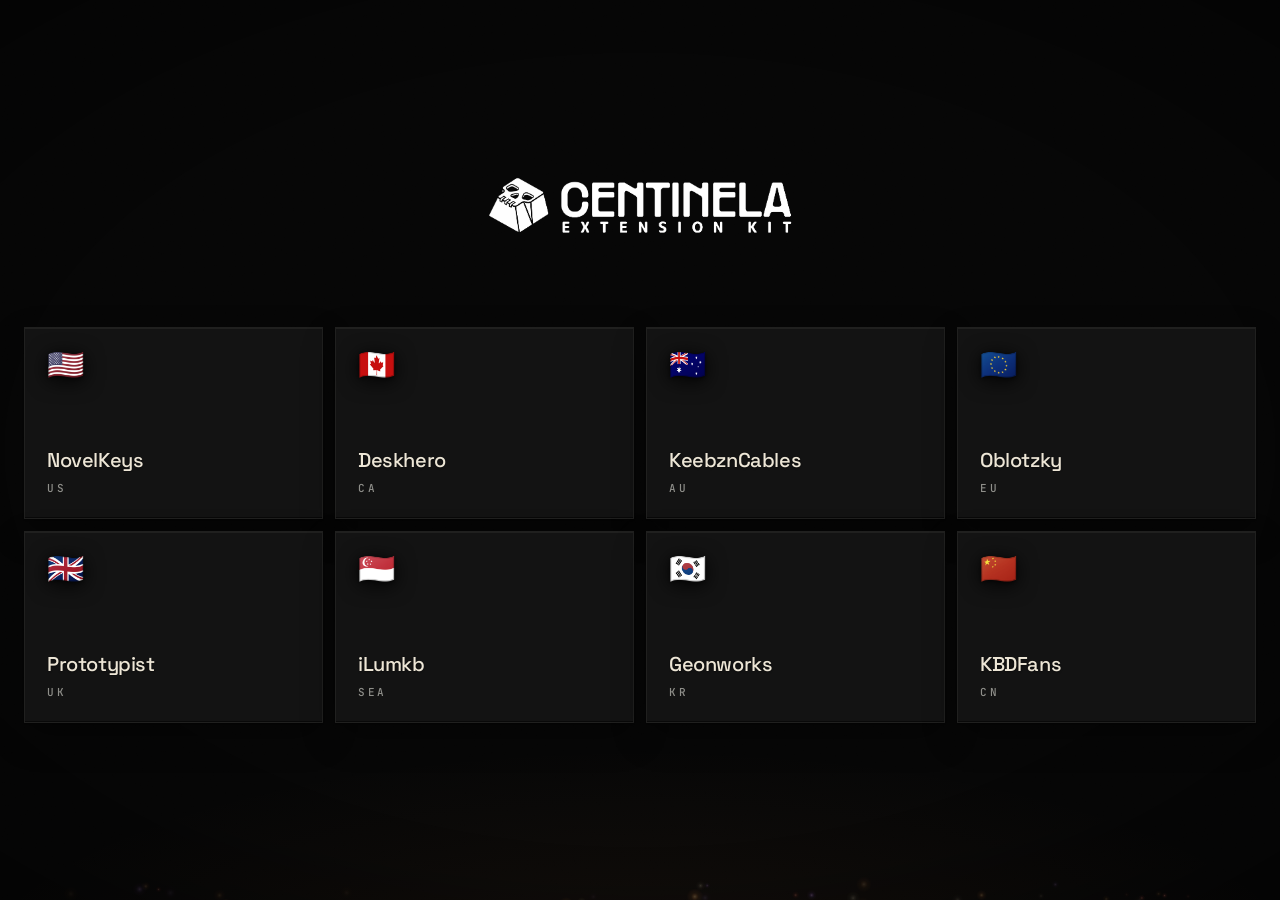
==== commit dcbb69cf: "Mobile: single column with horizontal card rows" ====
--- a/centinela/index.html
+++ b/centinela/index.html
@@ -383,14 +383,50 @@
       .flag { font-size: 1.875rem; }
     }
 
+    /* Mobile: single-column horizontal rows — each card becomes
+       a compact row with flag · name · code · arrow in one line. */
     @media (max-width: 640px) {
       body { padding: 3rem 1.125rem; }
       header { margin-bottom: 3.5rem; }
-      .grid { grid-template-columns: repeat(2, 1fr); }
-      .card { min-height: 10.5rem; padding: 1.125rem; }
-      .content { left: 1.125rem; right: 1.125rem; bottom: 1.125rem; }
-      .name { font-size: 1.1rem; }
-      .flag { font-size: 1.75rem; }
+      .grid { grid-template-columns: 1fr; gap: 0.5rem; }
+
+      .card {
+        display: flex;
+        flex-direction: row;
+        align-items: center;
+        gap: 1rem;
+        min-height: auto;
+        padding: 0.875rem 1.125rem;
+      }
+
+      .flag {
+        font-size: 1.625rem;
+        transform: translateZ(24px);
+        flex-shrink: 0;
+      }
+
+      .content {
+        position: static;          /* override desktop absolute positioning */
+        left: auto; right: auto; bottom: auto;
+        flex: 1;
+        flex-direction: row;
+        align-items: center;
+        justify-content: space-between;
+        gap: 0.75rem;
+        transform: translateZ(16px);
+      }
+
+      .name {
+        font-size: 1.0625rem;
+        flex: 1;
+        min-width: 0;              /* allow ellipsis inside flex child */
+      }
+
+      .meta {
+        height: auto;
+        gap: 0.625rem;
+        flex: none;
+      }
     }
 
     @media (prefers-reduced-motion: reduce) {
